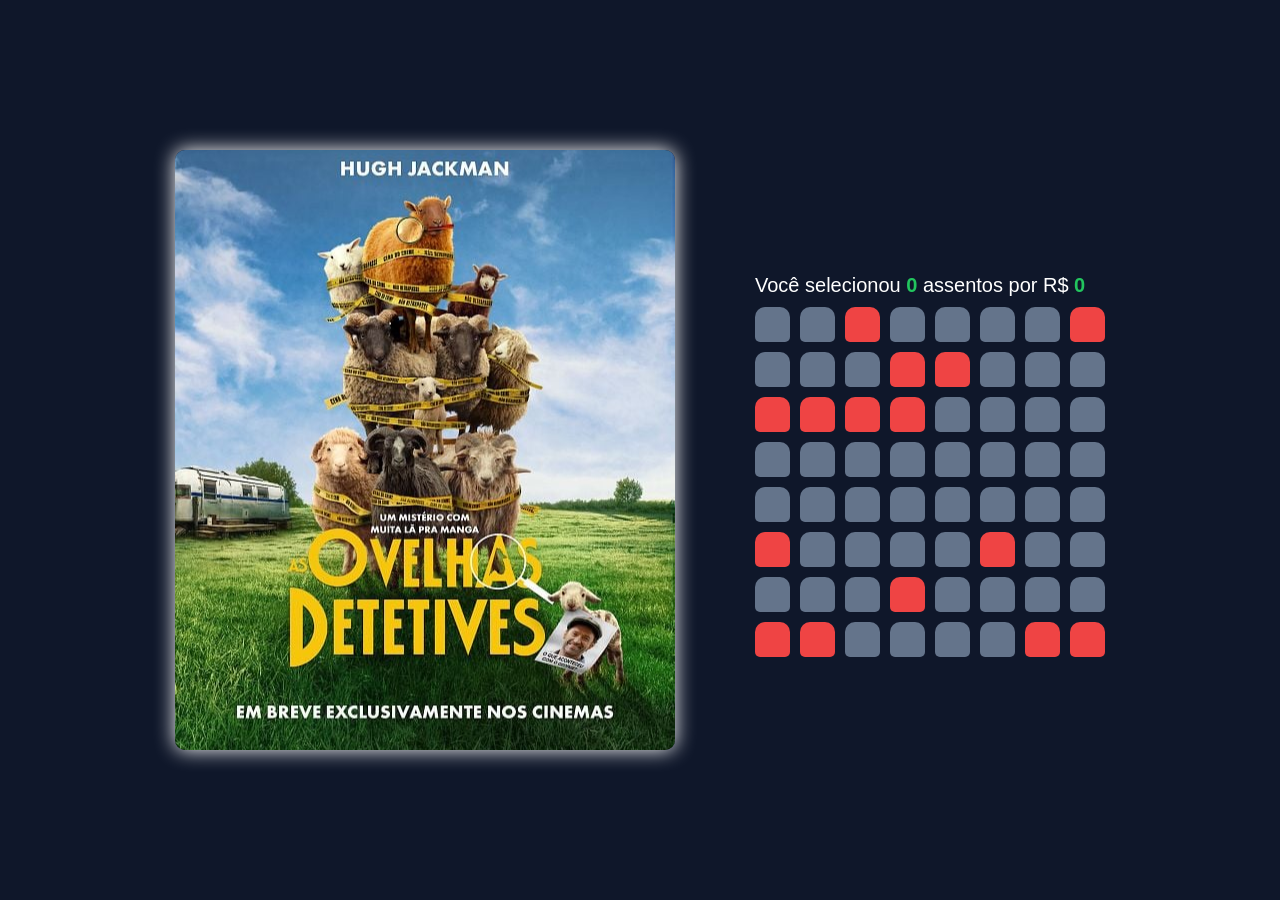
==== index.html @ 1ec32751 "Sala cinema base" ====
<!DOCTYPE html>
<html lang="pt-br">

<head>
    <meta charset="UTF-8">
    <meta name="viewport" content="width=device-width, initial-scale=1.0">
    <title>CineMax</title>

    <link rel="stylesheet" href="style.css">
</head>

<body>

    <div class="container">

        <div class="esquerda">
            <div class="tela"></div>
        </div>

        <div class="direita">
            <div class="sala">
                <p class="info">
                    Você selecionou
                    <span id="quantidade">0</span>
                    assentos por
                    R$ <span id="total">0</span>
                </p>

                <div class="fila">
                    <div class="assento"></div>
                    <div class="assento"></div>
                    <div class="assento ocupado"></div>
                    <div class="assento"></div>
                    <div class="assento"></div>
                    <div class="assento"></div>
                    <div class="assento"></div>
                    <div class="assento ocupado"></div>
                </div>
                <div class="fila">
                    <div class="assento"></div>
                    <div class="assento"></div>
                    <div class="assento"></div>
                    <div class="assento ocupado"></div>
                    <div class="assento ocupado"></div>
                    <div class="assento"></div>
                    <div class="assento"></div>
                    <div class="assento"></div>
                </div>
                <div class="fila">
                    <div class="assento ocupado"></div>
                    <div class="assento ocupado"></div>
                    <div class="assento ocupado"></div>
                    <div class="assento ocupado"></div>
                    <div class="assento"></div>
                    <div class="assento"></div>
                    <div class="assento"></div>
                    <div class="assento"></div>
                </div>
                <div class="fila">
                    <div class="assento"></div>
                    <div class="assento"></div>
                    <div class="assento"></div>
                    <div class="assento"></div>
                    <div class="assento"></div>
                    <div class="assento"></div>
                    <div class="assento"></div>
                    <div class="assento"></div>
                </div>
                <div class="fila">
                    <div class="assento"></div>
                    <div class="assento"></div>
                    <div class="assento"></div>
                    <div class="assento"></div>
                    <div class="assento"></div>
                    <div class="assento"></div>
                    <div class="assento"></div>
                    <div class="assento"></div>
                </div>
                <div class="fila">
                    <div class="assento ocupado"></div>
                    <div class="assento"></div>
                    <div class="assento"></div>
                    <div class="assento"></div>
                    <div class="assento"></div>
                    <div class="assento ocupado"></div>
                    <div class="assento"></div>
                    <div class="assento"></div>
                </div>
                <div class="fila">
                    <div class="assento"></div>
                    <div class="assento"></div>
                    <div class="assento"></div>
                    <div class="assento ocupado"></div>
                    <div class="assento"></div>
                    <div class="assento"></div>
                    <div class="assento"></div>
                    <div class="assento"></div>
                </div>
                <div class="fila">
                    <div class="assento ocupado"></div>
                    <div class="assento ocupado"></div>
                    <div class="assento"></div>
                    <div class="assento"></div>
                    <div class="assento"></div>
                    <div class="assento"></div>
                    <div class="assento ocupado"></div>
                    <div class="assento ocupado"></div>
                </div>
            </div>
        </div>

        <script src="script.js"></script>
</body>

</html>
---- style.css ----
* {
    margin: 0;
    padding: 0;
    box-sizing: border-box;
}

body {
    background: #0f172a;
    color: white;
    font-family: Arial, Helvetica, sans-serif;
    min-height: 100vh;
    display: flex;
    justify-content: center;
    align-items: center;
}

.container {
    display: flex;
    align-items: center;
    justify-content: center;
    gap: 80px;
    width: 100%;
}

.esquerda {
    display: flex;
    flex-direction: column;
    align-items: center;
}

.tela {
    width: 500px;
    height: 600px;
    background-image: url('Filme.jpg');
    background-size: cover;
    background-position: center;
    background-repeat: no-repeat;
    border-radius: 10px;
    box-shadow: 0 0 20px white;
}

.sala {
    display: flex;
    flex-direction: column;
    gap: 10px;
}

.fila {
    display: flex;
    gap: 10px;
}

.assento {
    width: 35px;
    height: 35px;
    background: #64748b;
    border-radius: 10px 10px 5px 5px;
    cursor: pointer;
    transition: 0.2s;
}

.assento:hover {
    transform: scale(1.1);
}

.assento.ocupado {
    background: #ef4444;
    cursor: not-allowed;
}

.assento.selecionado {
    background: #22c55e;
}

.info {
    margin-top: 30px;
    font-size: 20px;
}

#quantidade,
#total {
    color: #22c55e;
    font-weight: bold;
}
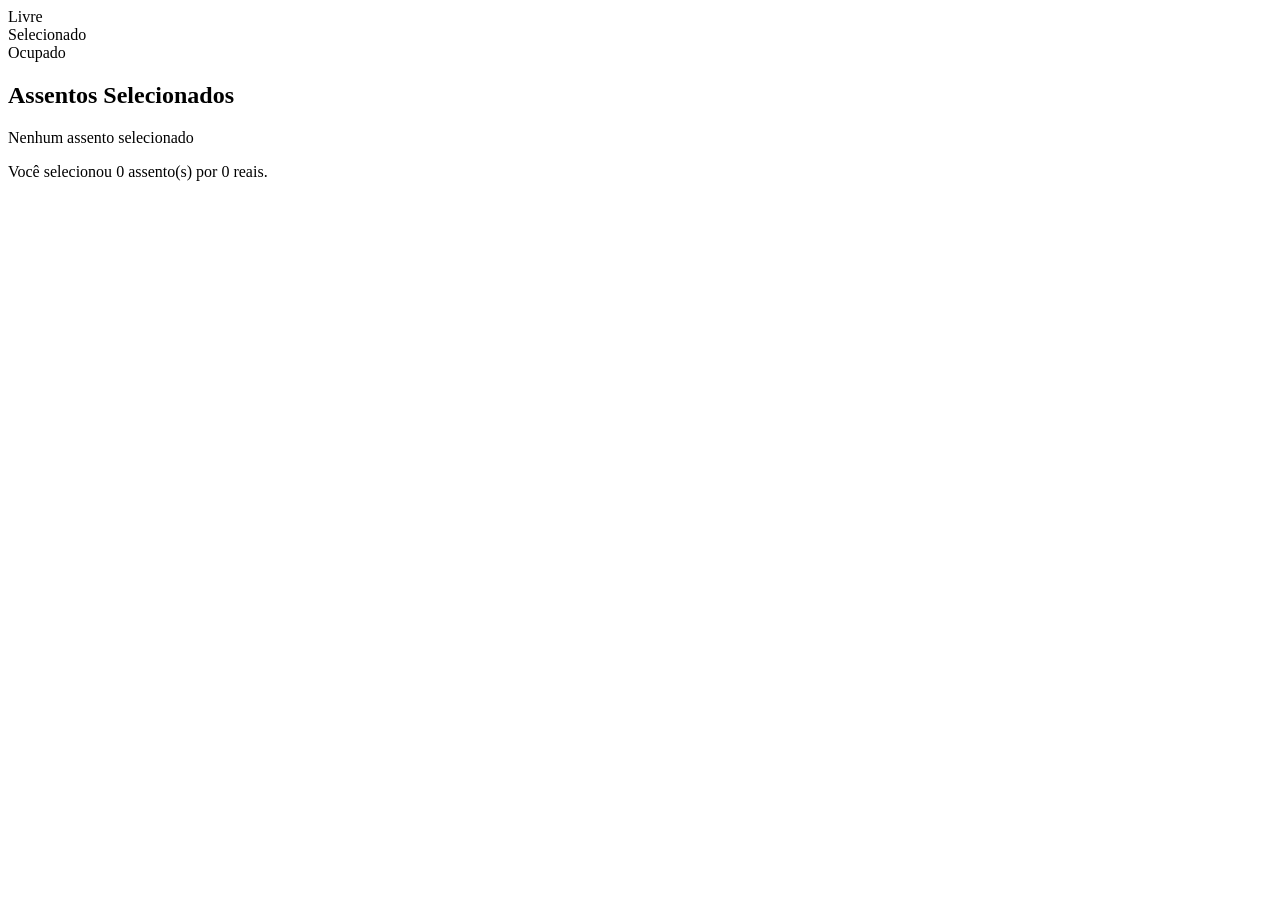
==== commit 1aadcc21: "Revise index.html for seat selection and legend Updated the HTML structure to include a legend for s" ====
--- a/index.html
+++ b/index.html
@@ -18,93 +18,132 @@
         </div>
 
         <div class="direita">
+            <div class="legenda">
+
+                <div class="item-legenda">
+
+                    <div class="assento"></div>
+
+                    <span>Livre</span>
+
+                </div>
+
+                <div class="item-legenda">
+
+                    <div class="assento selecionado"></div>
+
+                    <span>Selecionado</span>
+
+                </div>
+
+                <div class="item-legenda">
+
+                    <div class="assento ocupado"></div>
+
+                    <span>Ocupado</span>
+
+                </div>
+
+            </div>
+
+            <div class="selecionados-container">
+
+                <h2>Assentos Selecionados</h2>
+
+                <p id="assentosSelecionados">
+                    Nenhum assento selecionado
+                </p>
+
+            </div>
+            
             <div class="sala">
                 <p class="info">
                     Você selecionou
                     <span id="quantidade">0</span>
-                    assentos por
-                    R$ <span id="total">0</span>
+                    assento(s) por
+                    <span id="total">0</span>
+                    reais.
                 </p>
 
                 <div class="fila">
-                    <div class="assento"></div>
-                    <div class="assento"></div>
-                    <div class="assento ocupado"></div>
-                    <div class="assento"></div>
-                    <div class="assento"></div>
-                    <div class="assento"></div>
-                    <div class="assento"></div>
-                    <div class="assento ocupado"></div>
+                    <div class="assento" data-assento="A1"></div>
+                    <div class="assento" data-assento="A2"></div>
+                    <div class="assento ocupado" data-assento="A3"></div>
+                    <div class="assento" data-assento="A4"></div>
+                    <div class="assento" data-assento="A5"></div>
+                    <div class="assento" data-assento="A6"></div>
+                    <div class="assento" data-assento="A7"></div>
+                    <div class="assento ocupado" data-assento="A8"></div>
                 </div>
                 <div class="fila">
-                    <div class="assento"></div>
-                    <div class="assento"></div>
-                    <div class="assento"></div>
-                    <div class="assento ocupado"></div>
-                    <div class="assento ocupado"></div>
-                    <div class="assento"></div>
-                    <div class="assento"></div>
-                    <div class="assento"></div>
+                    <div class="assento" data-assento="B1"></div>
+                    <div class="assento" data-assento="B2"></div>
+                    <div class="assento" data-assento="B3"></div>
+                    <div class="assento ocupado" data-assento="B4"></div>
+                    <div class="assento ocupado" data-assento="B5"></div>
+                    <div class="assento" data-assento="B6"></div>
+                    <div class="assento" data-assento="B7"></div>
+                    <div class="assento" data-assento="B8"></div>
                 </div>
                 <div class="fila">
-                    <div class="assento ocupado"></div>
-                    <div class="assento ocupado"></div>
-                    <div class="assento ocupado"></div>
-                    <div class="assento ocupado"></div>
-                    <div class="assento"></div>
-                    <div class="assento"></div>
-                    <div class="assento"></div>
-                    <div class="assento"></div>
+                    <div class="assento ocupado" data-assento="C1"></div>
+                    <div class="assento ocupado" data-assento="C2"></div>
+                    <div class="assento ocupado" data-assento="C3"></div>
+                    <div class="assento ocupado" data-assento="C4"></div>
+                    <div class="assento" data-assento="C5"></div>
+                    <div class="assento" data-assento="C6"></div>
+                    <div class="assento" data-assento="C7"></div>
+                    <div class="assento" data-assento="C8"></div>
                 </div>
                 <div class="fila">
-                    <div class="assento"></div>
-                    <div class="assento"></div>
-                    <div class="assento"></div>
-                    <div class="assento"></div>
-                    <div class="assento"></div>
-                    <div class="assento"></div>
-                    <div class="assento"></div>
-                    <div class="assento"></div>
+                    <div class="assento" data-assento="D1"></div>
+                    <div class="assento" data-assento="D2"></div>
+                    <div class="assento" data-assento="D3"></div>
+                    <div class="assento" data-assento="D4"></div>
+                    <div class="assento" data-assento="D5"></div>
+                    <div class="assento" data-assento="D6"></div>
+                    <div class="assento" data-assento="D7"></div>
+                    <div class="assento" data-assento="D8"></div>
                 </div>
                 <div class="fila">
-                    <div class="assento"></div>
-                    <div class="assento"></div>
-                    <div class="assento"></div>
-                    <div class="assento"></div>
-                    <div class="assento"></div>
-                    <div class="assento"></div>
-                    <div class="assento"></div>
-                    <div class="assento"></div>
+                    <div class="assento" data-assento="E1"></div>
+                    <div class="assento" data-assento="E2"></div>
+                    <div class="assento" data-assento="E3"></div>
+                    <div class="assento" data-assento="E4"></div>
+                    <div class="assento" data-assento="E5"></div>
+                    <div class="assento" data-assento="E6"></div>
+                    <div class="assento" data-assento="E7"></div>
+                    <div class="assento" data-assento="E8"></div>
                 </div>
                 <div class="fila">
-                    <div class="assento ocupado"></div>
-                    <div class="assento"></div>
-                    <div class="assento"></div>
-                    <div class="assento"></div>
-                    <div class="assento"></div>
-                    <div class="assento ocupado"></div>
-                    <div class="assento"></div>
-                    <div class="assento"></div>
+                    <div class="assento ocupado" data-assento="F1"></div>
+                    <div class="assento" data-assento="F2"></div>
+                    <div class="assento" data-assento="F3"></div>
+                    <div class="assento" data-assento="F4"></div>
+                    <div class="assento" data-assento="F5"></div>
+                    <div class="assento ocupado" data-assento="F6"></div>
+                    <div class="assento" data-assento="F7"></div>
+                    <div class="assento" data-assento="F8"></div>
                 </div>
                 <div class="fila">
-                    <div class="assento"></div>
-                    <div class="assento"></div>
-                    <div class="assento"></div>
-                    <div class="assento ocupado"></div>
-                    <div class="assento"></div>
-                    <div class="assento"></div>
-                    <div class="assento"></div>
-                    <div class="assento"></div>
+                    <div class="assento" data-assento="G1"></div>
+                    <div class="assento" data-assento="G2"></div>
+                    <div class="assento" data-assento="G3"></div>
+                    <div class="assento ocupado" data-assento="G4"></div>
+                    <div class="assento" data-assento="G5"></div>
+                    <div class="assento" data-assento="G6"></div>
+                    <div class="assento" data-assento="G7"></div>
+                    <div class="assento" data-assento="G8"></div>
                 </div>
                 <div class="fila">
-                    <div class="assento ocupado"></div>
-                    <div class="assento ocupado"></div>
-                    <div class="assento"></div>
-                    <div class="assento"></div>
-                    <div class="assento"></div>
-                    <div class="assento"></div>
-                    <div class="assento ocupado"></div>
-                    <div class="assento ocupado"></div>
+                    <div class="assento ocupado" data-assento="H1"></div>
+                    <div class="assento ocupado" data-assento="H2"></div>
+                    <div class="assento" data-assento="H3"></div>
+                    <div class="assento" data-assento="H4"></div>
+                    <div class="assento" data-assento="H5"></div>
+                    <div class="assento" data-assento="H6"></div>
+                    <div class="assento ocupado" data-assento="H7"></div>
+                    <div class="assento ocupado" data-assento="H8"></div>
                 </div>
             </div>
         </div>
@@ -112,4 +151,4 @@
         <script src="script.js"></script>
 </body>
 
-</html>+</html>
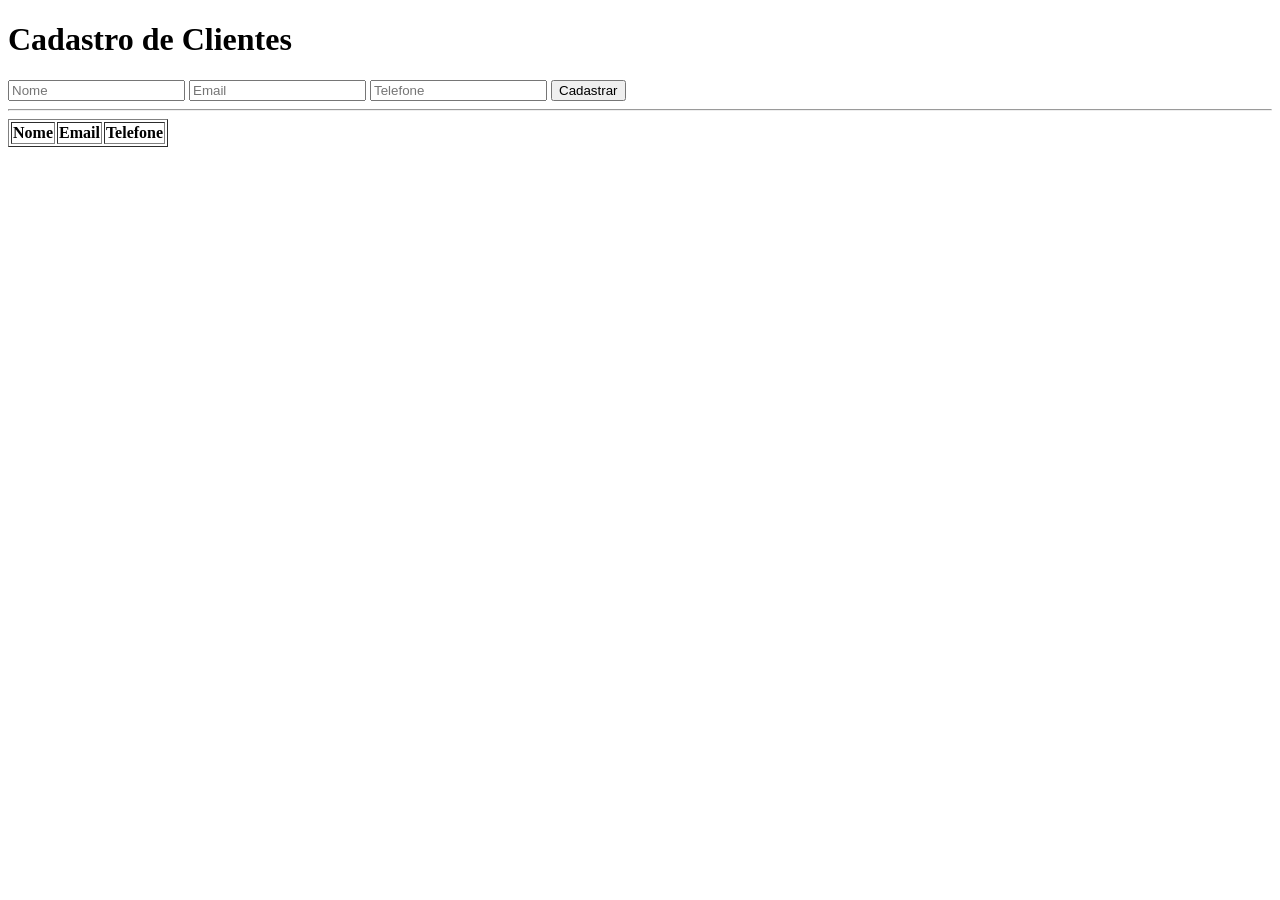
==== commit 58b86da6: "Add initial HTML structure for client registration" ====
--- a/index.html
+++ b/index.html
@@ -1,154 +1,34 @@
-<!DOCTYPE html>
-<html lang="pt-br">
-
-<head>
-    <meta charset="UTF-8">
-    <meta name="viewport" content="width=device-width, initial-scale=1.0">
-    <title>CineMax</title>
-
-    <link rel="stylesheet" href="style.css">
-</head>
-
-<body>
-
-    <div class="container">
-
-        <div class="esquerda">
-            <div class="tela"></div>
-        </div>
-
-        <div class="direita">
-            <div class="legenda">
-
-                <div class="item-legenda">
-
-                    <div class="assento"></div>
-
-                    <span>Livre</span>
-
-                </div>
-
-                <div class="item-legenda">
-
-                    <div class="assento selecionado"></div>
-
-                    <span>Selecionado</span>
-
-                </div>
-
-                <div class="item-legenda">
-
-                    <div class="assento ocupado"></div>
-
-                    <span>Ocupado</span>
-
-                </div>
-
-            </div>
-
-            <div class="selecionados-container">
-
-                <h2>Assentos Selecionados</h2>
-
-                <p id="assentosSelecionados">
-                    Nenhum assento selecionado
-                </p>
-
-            </div>
-            
-            <div class="sala">
-                <p class="info">
-                    Você selecionou
-                    <span id="quantidade">0</span>
-                    assento(s) por
-                    <span id="total">0</span>
-                    reais.
-                </p>
-
-                <div class="fila">
-                    <div class="assento" data-assento="A1"></div>
-                    <div class="assento" data-assento="A2"></div>
-                    <div class="assento ocupado" data-assento="A3"></div>
-                    <div class="assento" data-assento="A4"></div>
-                    <div class="assento" data-assento="A5"></div>
-                    <div class="assento" data-assento="A6"></div>
-                    <div class="assento" data-assento="A7"></div>
-                    <div class="assento ocupado" data-assento="A8"></div>
-                </div>
-                <div class="fila">
-                    <div class="assento" data-assento="B1"></div>
-                    <div class="assento" data-assento="B2"></div>
-                    <div class="assento" data-assento="B3"></div>
-                    <div class="assento ocupado" data-assento="B4"></div>
-                    <div class="assento ocupado" data-assento="B5"></div>
-                    <div class="assento" data-assento="B6"></div>
-                    <div class="assento" data-assento="B7"></div>
-                    <div class="assento" data-assento="B8"></div>
-                </div>
-                <div class="fila">
-                    <div class="assento ocupado" data-assento="C1"></div>
-                    <div class="assento ocupado" data-assento="C2"></div>
-                    <div class="assento ocupado" data-assento="C3"></div>
-                    <div class="assento ocupado" data-assento="C4"></div>
-                    <div class="assento" data-assento="C5"></div>
-                    <div class="assento" data-assento="C6"></div>
-                    <div class="assento" data-assento="C7"></div>
-                    <div class="assento" data-assento="C8"></div>
-                </div>
-                <div class="fila">
-                    <div class="assento" data-assento="D1"></div>
-                    <div class="assento" data-assento="D2"></div>
-                    <div class="assento" data-assento="D3"></div>
-                    <div class="assento" data-assento="D4"></div>
-                    <div class="assento" data-assento="D5"></div>
-                    <div class="assento" data-assento="D6"></div>
-                    <div class="assento" data-assento="D7"></div>
-                    <div class="assento" data-assento="D8"></div>
-                </div>
-                <div class="fila">
-                    <div class="assento" data-assento="E1"></div>
-                    <div class="assento" data-assento="E2"></div>
-                    <div class="assento" data-assento="E3"></div>
-                    <div class="assento" data-assento="E4"></div>
-                    <div class="assento" data-assento="E5"></div>
-                    <div class="assento" data-assento="E6"></div>
-                    <div class="assento" data-assento="E7"></div>
-                    <div class="assento" data-assento="E8"></div>
-                </div>
-                <div class="fila">
-                    <div class="assento ocupado" data-assento="F1"></div>
-                    <div class="assento" data-assento="F2"></div>
-                    <div class="assento" data-assento="F3"></div>
-                    <div class="assento" data-assento="F4"></div>
-                    <div class="assento" data-assento="F5"></div>
-                    <div class="assento ocupado" data-assento="F6"></div>
-                    <div class="assento" data-assento="F7"></div>
-                    <div class="assento" data-assento="F8"></div>
-                </div>
-                <div class="fila">
-                    <div class="assento" data-assento="G1"></div>
-                    <div class="assento" data-assento="G2"></div>
-                    <div class="assento" data-assento="G3"></div>
-                    <div class="assento ocupado" data-assento="G4"></div>
-                    <div class="assento" data-assento="G5"></div>
-                    <div class="assento" data-assento="G6"></div>
-                    <div class="assento" data-assento="G7"></div>
-                    <div class="assento" data-assento="G8"></div>
-                </div>
-                <div class="fila">
-                    <div class="assento ocupado" data-assento="H1"></div>
-                    <div class="assento ocupado" data-assento="H2"></div>
-                    <div class="assento" data-assento="H3"></div>
-                    <div class="assento" data-assento="H4"></div>
-                    <div class="assento" data-assento="H5"></div>
-                    <div class="assento" data-assento="H6"></div>
-                    <div class="assento ocupado" data-assento="H7"></div>
-                    <div class="assento ocupado" data-assento="H8"></div>
-                </div>
-            </div>
-        </div>
-
-        <script src="script.js"></script>
-</body>
-
-</html>
+<!DOCTYPE html>
+<html lang="pt-br">
+<head>
+    <meta charset="UTF-8">
+    <meta name="viewport" content="width=device-width, initial-scale=1.0">
+    <title>Cadastro de Clientes</title>
+</head>
+<body>
+    <h1>Cadastro de Clientes</h1>
+
+    <input type="text" id="nome" placeholder="Nome">
+    <input type="email" id="email" placeholder="Email">
+    <input type="text" id="telefone" placeholder="Telefone">
+
+    <button id="cadastrar">Cadastrar</button>
+
+    <hr>
+
+    <table border="1">
+        <thead>
+            <tr>
+                <th>Nome</th>
+                <th>Email</th>
+                <th>Telefone</th>
+            </tr>
+        </thead>
+        <tbody id="tabela">
+            <!-- Clientes cadastrados aparecerão aqui -->
+        </tbody>
+    </table>
+
+    <script src="script.js"></script>
+</body>
+</html>
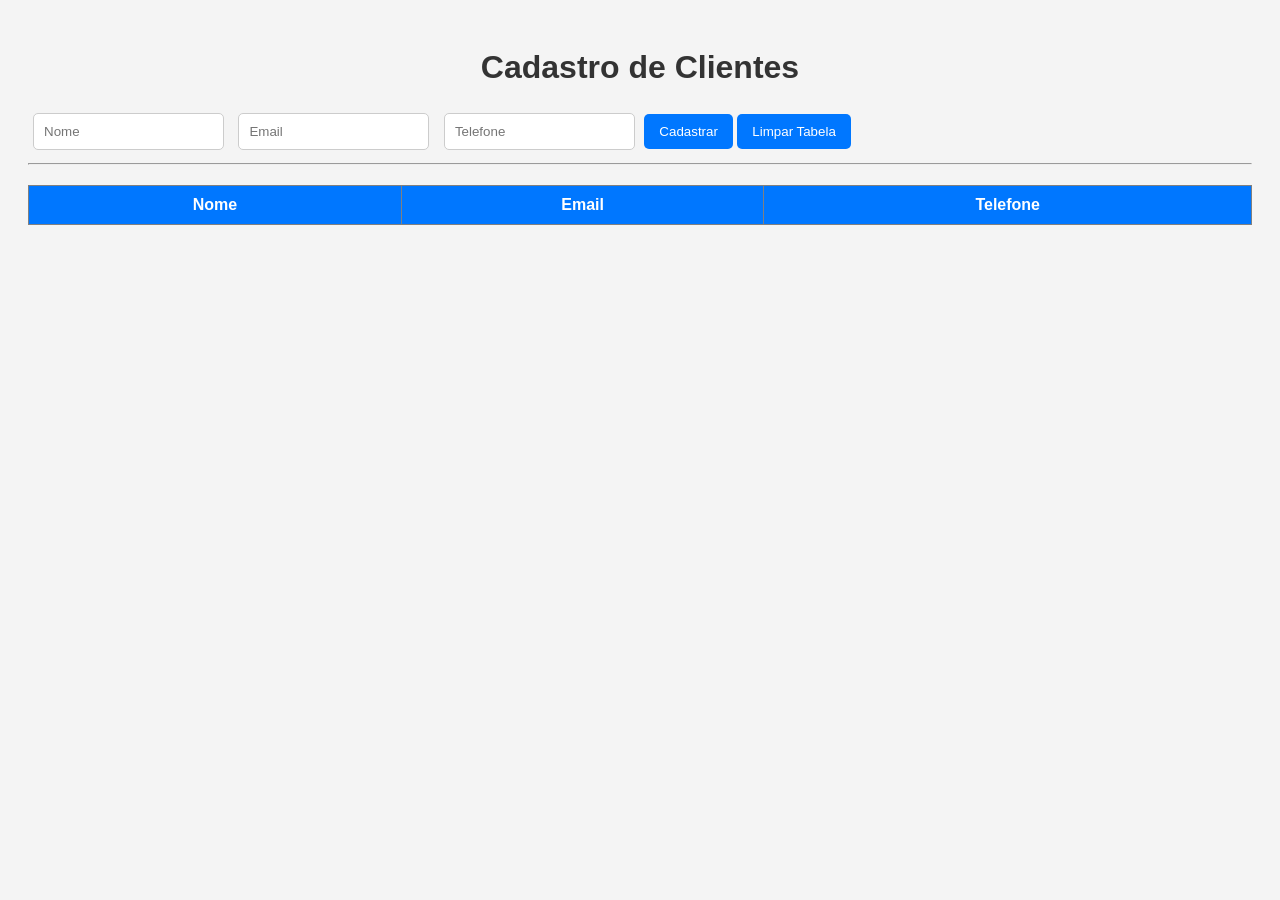
==== commit ce93d6b6: "Update index.html" ====
--- a/index.html
+++ b/index.html
@@ -1,10 +1,14 @@
 <!DOCTYPE html>
 <html lang="pt-br">
+
 <head>
     <meta charset="UTF-8">
     <meta name="viewport" content="width=device-width, initial-scale=1.0">
     <title>Cadastro de Clientes</title>
+
+    <link rel="stylesheet" href="style.css">
 </head>
+
 <body>
     <h1>Cadastro de Clientes</h1>
 
@@ -13,6 +17,8 @@
     <input type="text" id="telefone" placeholder="Telefone">
 
     <button id="cadastrar">Cadastrar</button>
+    <button id="limpar">Limpar Tabela</button>
+    <button id="mostrar" style="display: none;">Mostrar Dados</button>
 
     <hr>
 
@@ -31,4 +37,5 @@
 
     <script src="script.js"></script>
 </body>
+
 </html>
--- a/style.css
+++ b/style.css
@@ -0,0 +1,52 @@
+body {
+    background-color: #f4f4f4;
+    font-family: Arial, sans-serif;
+    padding: 20px;
+}
+
+h1 {
+    text-align: center;
+    color: #333;
+}
+
+input {
+    padding: 10px;
+    margin: 5px;
+    border: 1px solid #ccc;
+    border-radius: 5px;
+}
+
+button {
+    padding: 10px 15px;
+    background-color: #0077ff;
+    color: white;
+    border: none;
+    border-radius: 5px;
+    cursor: pointer;
+}
+
+button:hover {
+    background-color: #005ecc;
+}
+
+table {
+    width: 100%;
+    margin-top: 20px;
+    border-collapse: collapse;
+    background-color: white;
+}
+
+th {
+    background-color: #0077ff;
+    color: white;
+    padding: 10px;
+}
+
+td {
+    padding: 10px;
+    text-align: center;
+}
+
+tr:nth-child(even) {
+    background-color: #f2f2f2;
+}
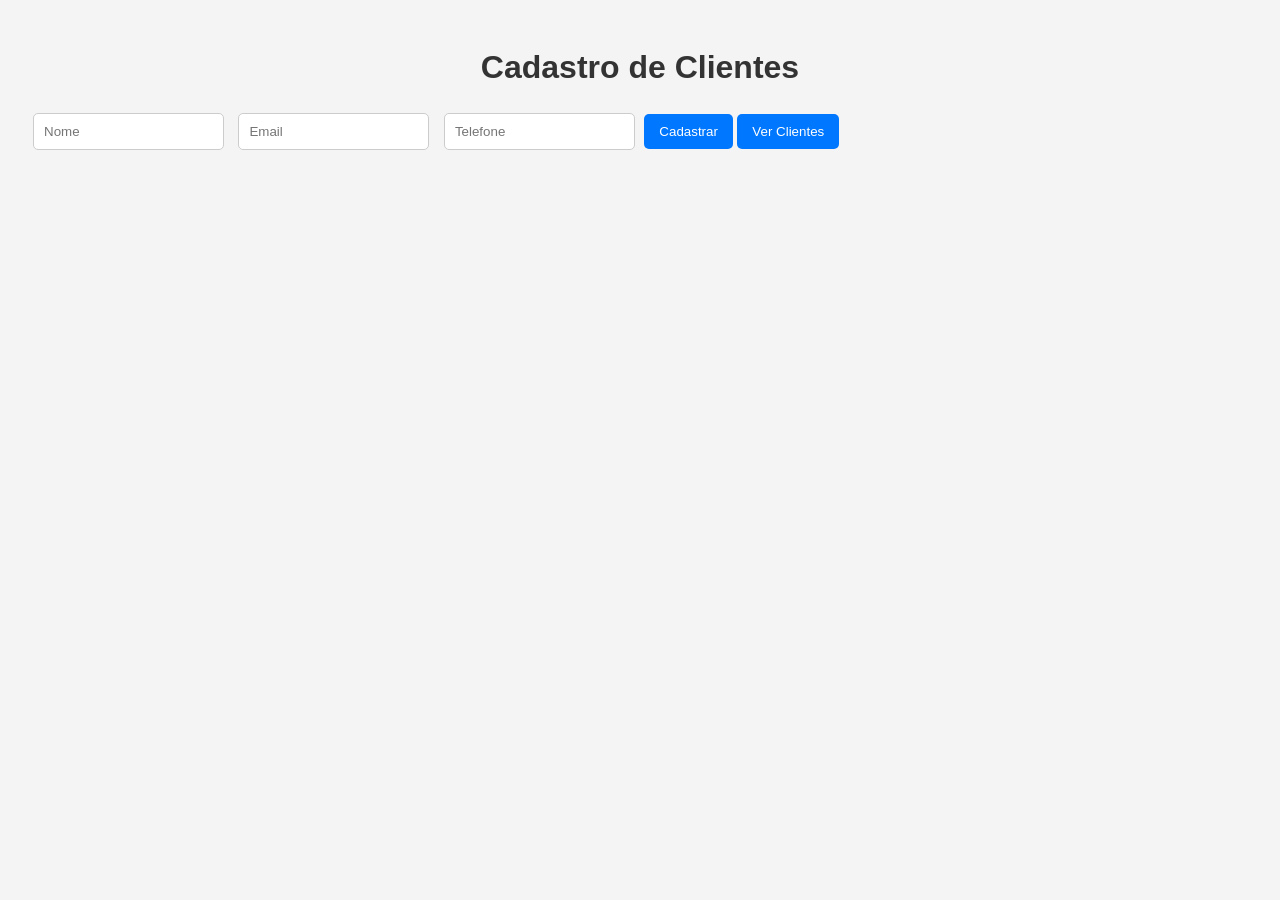
==== commit 3e6313b9: "Update index.html" ====
--- a/index.html
+++ b/index.html
@@ -4,38 +4,38 @@
 <head>
     <meta charset="UTF-8">
     <meta name="viewport" content="width=device-width, initial-scale=1.0">
+
     <title>Cadastro de Clientes</title>
 
     <link rel="stylesheet" href="style.css">
 </head>
 
 <body>
-    <h1>Cadastro de Clientes</h1>
 
-    <input type="text" id="nome" placeholder="Nome">
-    <input type="email" id="email" placeholder="Email">
-    <input type="text" id="telefone" placeholder="Telefone">
+    <div class="container">
 
-    <button id="cadastrar">Cadastrar</button>
-    <button id="limpar">Limpar Tabela</button>
-    <button id="mostrar" style="display: none;">Mostrar Dados</button>
+        <h1>Cadastro de Clientes</h1>
 
-    <hr>
+        <input type="text" id="nome" placeholder="Nome">
 
-    <table border="1">
-        <thead>
-            <tr>
-                <th>Nome</th>
-                <th>Email</th>
-                <th>Telefone</th>
-            </tr>
-        </thead>
-        <tbody id="tabela">
-            <!-- Clientes cadastrados aparecerão aqui -->
-        </tbody>
-    </table>
+        <input type="email" id="email" placeholder="Email">
+
+        <input type="text" id="telefone" placeholder="Telefone">
+
+        <button id="cadastrar">
+            Cadastrar
+        </button>
+
+        <a href="clientes.html">
+            <button>
+                Ver Clientes
+            </button>
+        </a>
+
+    </div>
 
     <script src="script.js"></script>
+
 </body>
 
 </html>
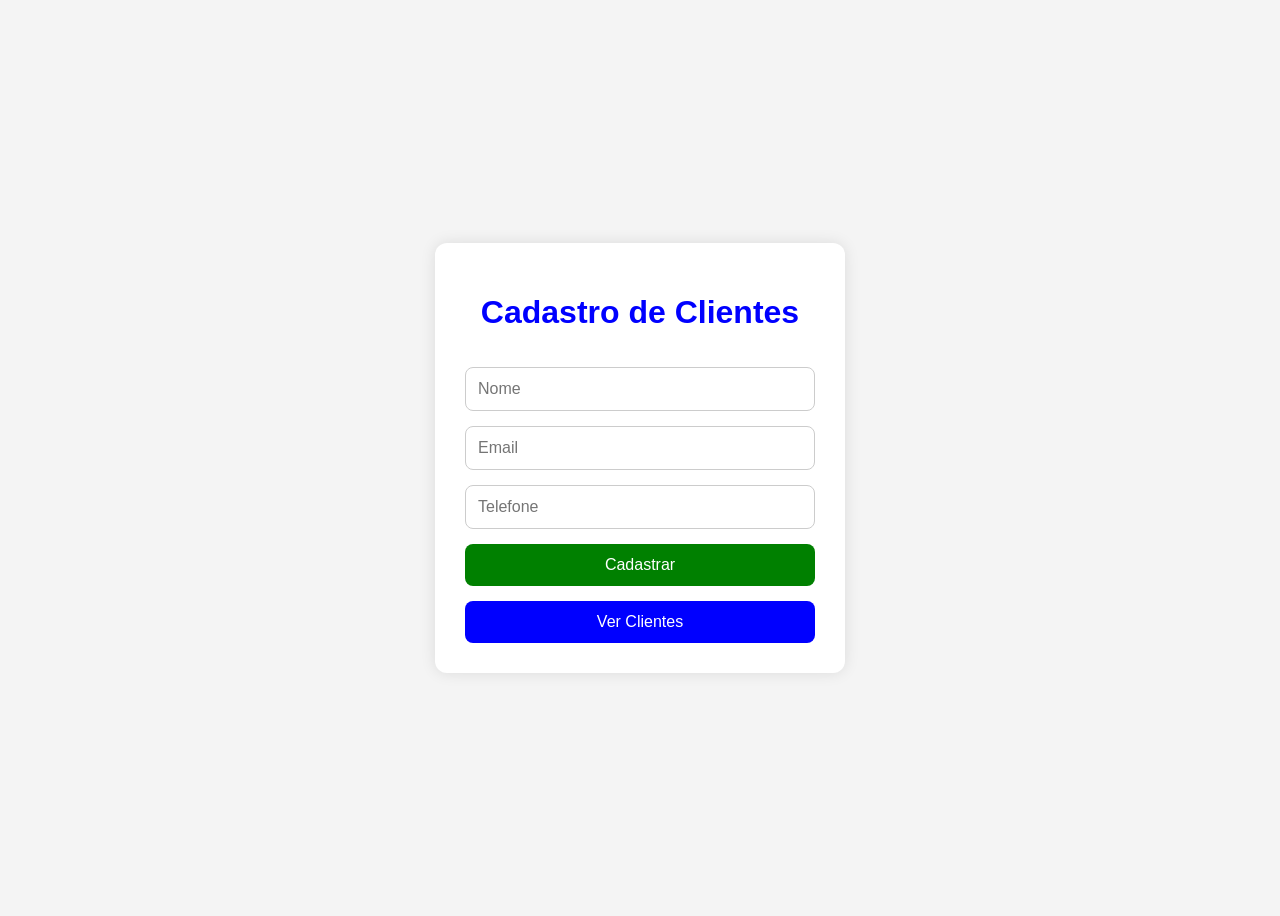
==== commit 9d8b89d0: "Update index.html" ====
--- a/index.html
+++ b/index.html
@@ -22,12 +22,12 @@
 
         <input type="text" id="telefone" placeholder="Telefone">
 
-        <button id="cadastrar">
+        <button id="cadastrar" class="cadastrar">
             Cadastrar
         </button>
 
         <a href="clientes.html">
-            <button>
+            <button class="ver-clientes">
                 Ver Clientes
             </button>
         </a>
--- a/style.css
+++ b/style.css
@@ -1,52 +1,83 @@
 body {
-    background-color: #f4f4f4;
-    font-family: Arial, sans-serif;
-    padding: 20px;
+    font-family: Arial;
+    background: #f4f4f4;
+
+    display: flex;
+    justify-content: center;
+    align-items: center;
+
+    height: 100vh;
+}
+
+.container {
+    background: white;
+
+    padding: 30px;
+
+    border-radius: 12px;
+
+    width: 350px;
+
+    display: flex;
+    flex-direction: column;
+
+    gap: 15px;
+
+    box-shadow: 0 0 15px rgba(0,0,0,0.1);
 }
 
 h1 {
     text-align: center;
-    color: #333;
+
+    color: blue;
 }
 
 input {
-    padding: 10px;
-    margin: 5px;
+    padding: 12px;
+
     border: 1px solid #ccc;
-    border-radius: 5px;
+
+    border-radius: 8px;
+
+    font-size: 16px;
 }
 
 button {
-    padding: 10px 15px;
-    background-color: #0077ff;
+    padding: 12px;
+
+    border: none;
+
+    border-radius: 8px;
+
     color: white;
-    border: none;
-    border-radius: 5px;
+
+    font-size: 16px;
+
     cursor: pointer;
+
+    transition: 0.3s;
 }
 
-button:hover {
-    background-color: #005ecc;
+a {
+    width: 100%;
 }
 
-table {
+a button {
     width: 100%;
-    margin-top: 20px;
-    border-collapse: collapse;
-    background-color: white;
 }
 
-th {
-    background-color: #0077ff;
-    color: white;
-    padding: 10px;
+.cadastrar {
+    background: green;
 }
 
-td {
-    padding: 10px;
-    text-align: center;
+.cadastrar:hover {
+    background: darkgreen;
 }
 
-tr:nth-child(even) {
-    background-color: #f2f2f2;
+.ver-clientes {
+    background: blue;
 }
+
+.ver-clientes:hover {
+    background: darkblue;
+}
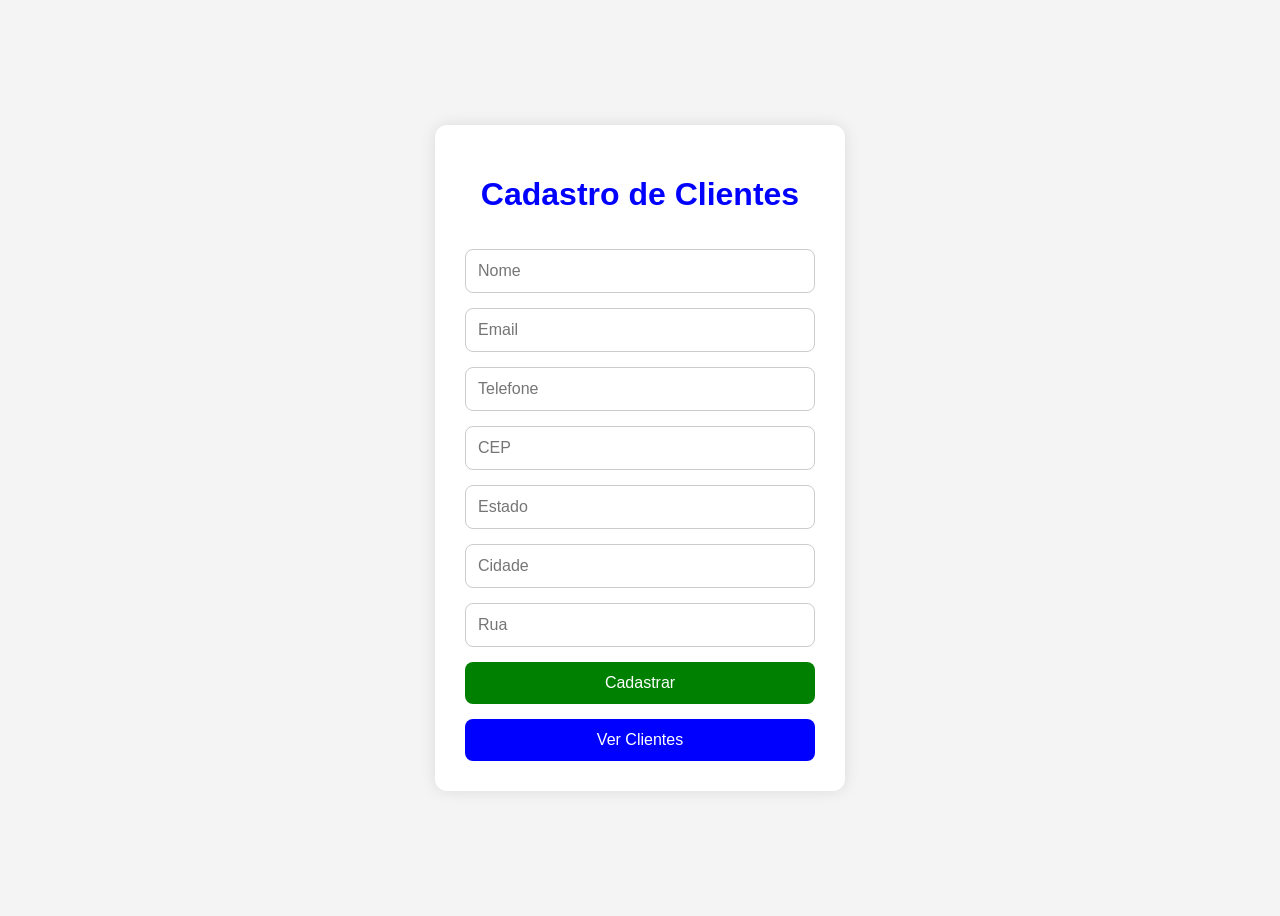
==== commit a00a4d75: "Update index.html" ====
--- a/index.html
+++ b/index.html
@@ -22,6 +22,15 @@
 
         <input type="text" id="telefone" placeholder="Telefone">
 
+        <input type="text" id="cep" placeholder="CEP" onblur="buscarLogradouro()">
+
+        <input type="text" id="estado" placeholder="Estado" readonly>
+
+        <input type="text" id="cidade" placeholder="Cidade" readonly>
+
+        <input type="text" id="rua" placeholder="Rua" readonly>
+
+
         <button id="cadastrar" class="cadastrar">
             Cadastrar
         </button>
